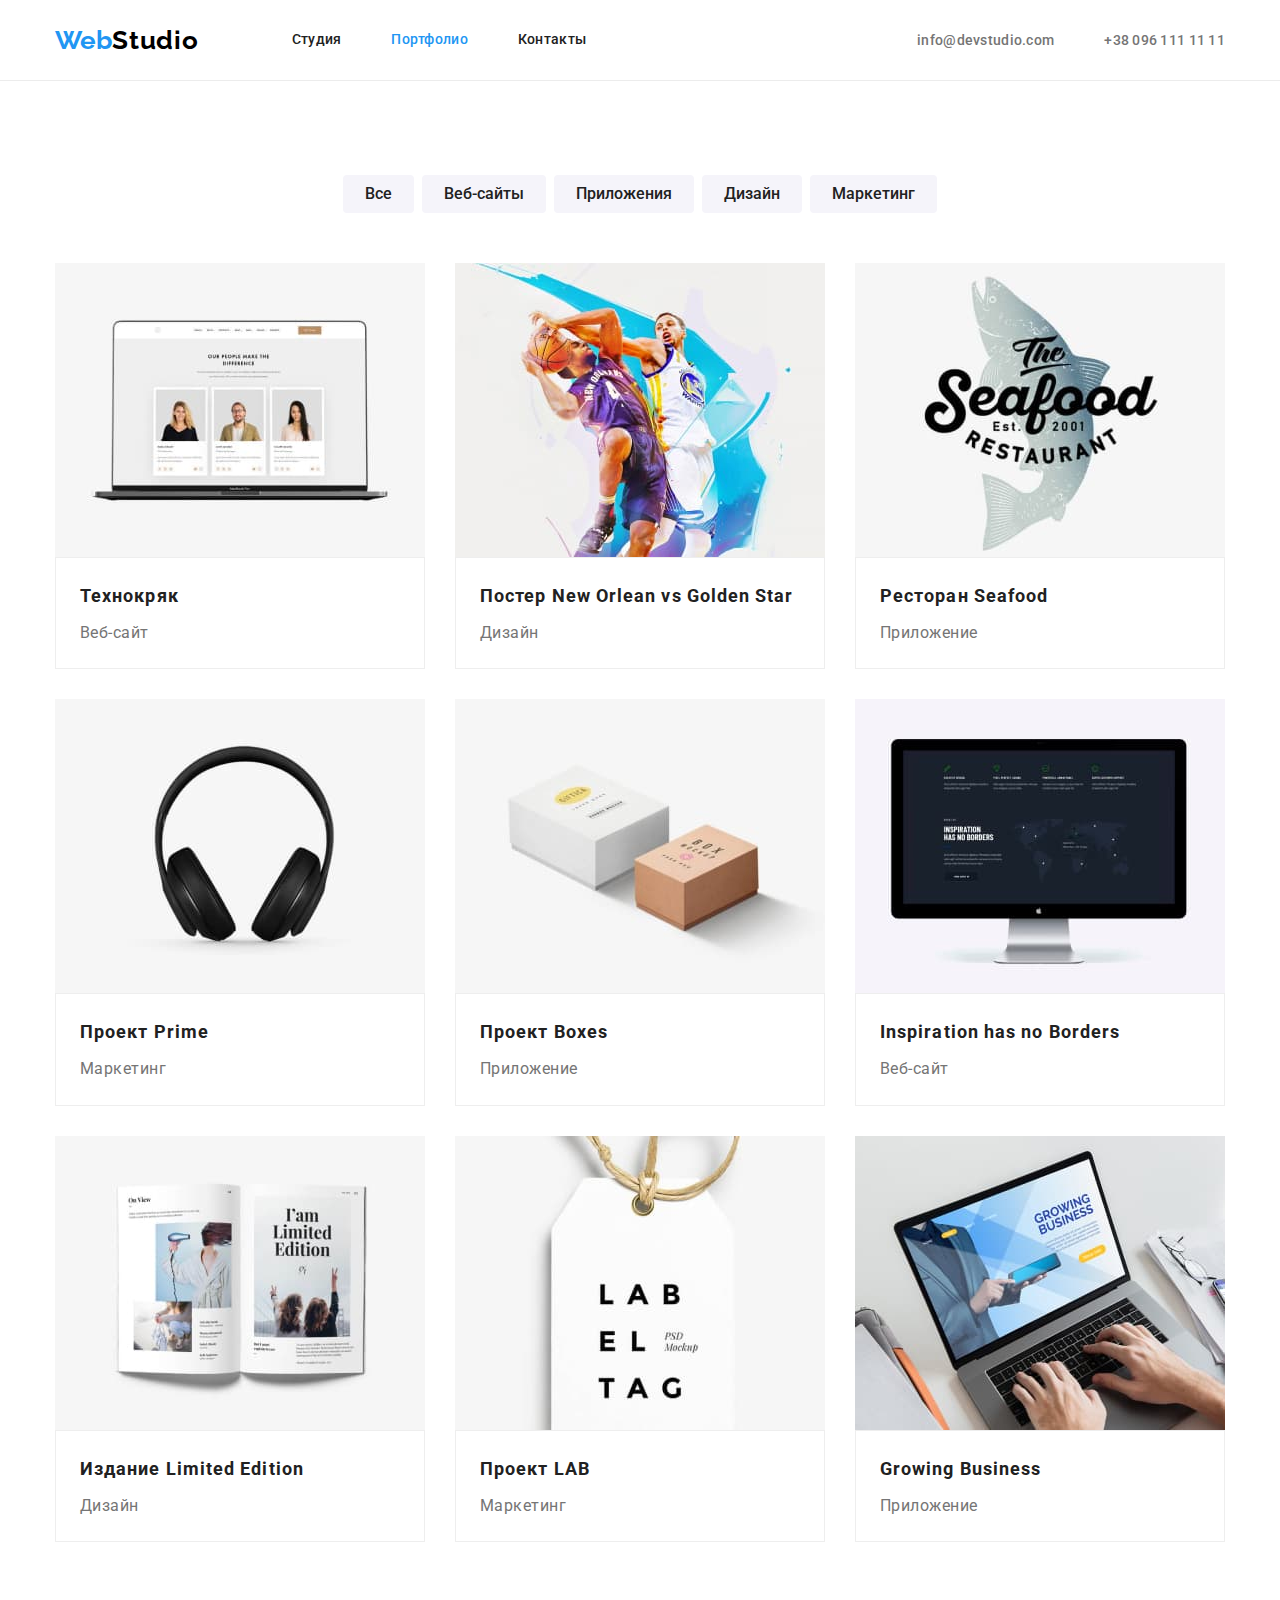
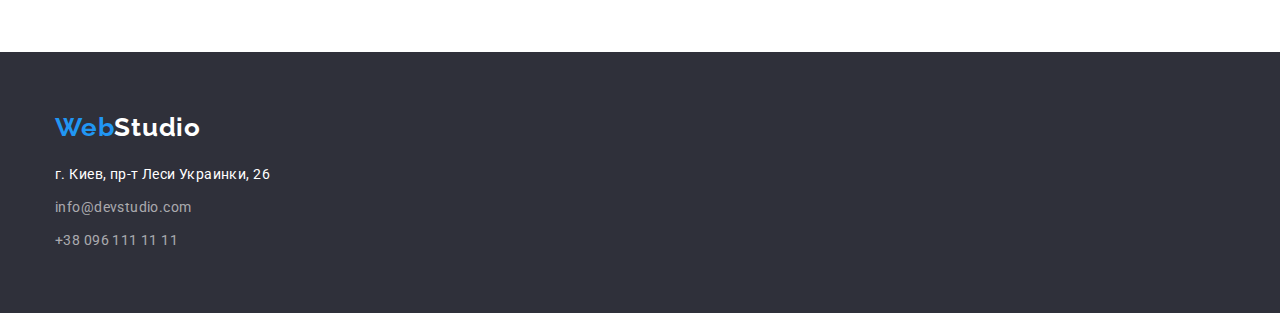
==== portfolio.html @ 1038d3d0 "homework4" ====
<!DOCTYPE html>
<html lang="ru">
<head>
    <meta charset="UTF-8">
    <meta http-equiv="X-UA-Compatible" content="IE=edge">
    <meta name="viewport" content="width=device-width, initial-scale=1.0">
    <link rel="preconnect" href="https://fonts.googleapis.com">
    <link rel="preconnect" href="https://fonts.gstatic.com" crossorigin>
    <link href="https://fonts.googleapis.com/css2?family=Raleway:wght@700&family=Roboto:wght@400;500;700;900&display=swap" rel="stylesheet">
    <link rel="stylesheet" href="https://cdnjs.cloudflare.com/ajax/libs/modern-normalize/1.1.0/modern-normalize.min.css">
    <link rel="stylesheet" href="./css/styles.css">
    <title>Document</title>
</head>
<body>
<header class="header">
    <div class="container main-nav">
        <a href="" class="header-logo link">Web<span class="header-logo-two link">Studio</span></a>
        <nav class="header-navigation">
            <ul class="header-list list">
                <li class="header-item"><a href="./index.html" class="header-link link">Студия</a></li>
                <li class="header-item"><a href="./portfolio.html" class="header-link link current">Портфолио</a></li>
                <li class="header-item"><a href="" class="header-link link">Контакты</a></li>
            </ul>
        </nav>
        <ul class="mailto-tel list">
            <li class="mailto-tel-item"><a href="mailto:info@devstudio.com"
                    class="header-mailto link">info@devstudio.com</a><br></li>
            <li class="mailto-tel-item"><a href="tel:+380961111111" class="header-tel link">+38 096 111 11 11</a></li>
    </div>
</header>

    <main>
<section class="section-portfolio section">
    <div class="container">
     <!-- скрытый заголовок-->
     <h1 class="visually-hidden">Навигация</h1>
      <ul class="section-portfolio-list-nav list">
          <li class="section-portfolio-item-nav list"><button type="button" class="section-portfolio-btn">Все</button></li>
          <li class="section-portfolio-item-nav list"><button type="button" class="section-portfolio-btn">Веб-сайты</button></li>
          <li class="section-portfolio-item-nav list"><button type="button" class="section-portfolio-btn">Приложения</button></li>
          <li class="section-portfolio-item-nav list"><button type="button" class="section-portfolio-btn">Дизайн</button></li>
          <li class="section-portfolio-item-nav list"><button type="button" class="section-portfolio-btn">Маркетинг</button></li>
      </ul>
</div>
<div class="container">
        <!-- скрытый заголовок-->
   <h2 class="visually-hidden">Наши проекты</h2>
    <ul class="section-portfolio-list">
        <li class="section-portfolio-item list">
            <a href="" class="section-portfolio-img link">
                <img src="./images/img3.jpg" alt="Веб-сайт" width="370" height="294"/>
                <div class="cards">
                <h3 class="section-portfolio-subtitle">Технокряк</h3>
                <p class="section-portfolio-text">Веб-сайт</p>
                </div>
            </a>
        </li>
        <li class="section-portfolio-item list">
            <a href="" class="section-portfolio-img link">
            <img src="./images/img4.jpg" alt="Дизайн" width="370" height="294"/>
                <div class="cards">
            <h3 class="section-portfolio-subtitle">Постер New Orlean vs Golden Star</h3>
                <p class="section-portfolio-text">Дизайн</p>
                </div>
            </a>
        </li>
        <li class="section-portfolio-item list">
            <a href="" class="section-portfolio-img link">
            <img src="./images/img5.jpg" alt="Приложение" width="370" height="294"/>
            <div class="cards">
            <h3 class="section-portfolio-subtitle">Ресторан Seafood</h3>
                <p class="section-portfolio-text">Приложение</p>
            </div>
            </a>
        </li>
        <li class="section-portfolio-item list">
            <a href="" class="section-portfolio-img link">
            <img src="./images/img6.jpg" alt="Маркетинг" width="370" height="294"/>
                <div class="cards">
            <h3 class="section-portfolio-subtitle">Проект Prime</h3>
                <p class="section-portfolio-text">Маркетинг</p>
                </div>
            </a>
        </li>
        <li class="section-portfolio-item list">
            <a href="" class="section-portfolio-img link">
            <img src="./images/img7.jpg" alt="Приложение" width="370" height="294"/>
            <div class="cards">
            <h3 class="section-portfolio-subtitle">Проект Boxes</h3>
                <p class="section-portfolio-text">Приложение</p>
            </div>
            </a>
        </li>
        <li class="section-portfolio-item list">
            <a href="" class="section-portfolio-img link">
                <img src="./images/img8.jpg" alt="Веб-сайт" width="370" height="294"/>
                <div class="cards">
                <h3 class="section-portfolio-subtitle">Inspiration has no Borders</h3>
                <p class="section-portfolio-text">Веб-сайт</p>
            </div>
            </a>
        </li>
        <li class="section-portfolio-item list">
            <a href="" class="section-portfolio-img link">
            <img src="./images/img9.jpg" alt="Дизайн" width="370" height="294"/>
            <div class="cards">
            <h3 class="section-portfolio-subtitle">Издание Limited Edition</h3>
                <p class="section-portfolio-text">Дизайн</p>
            </div>
            </a>
        </li>
        <li class="section-portfolio-item list">
            <a href="" class="section-portfolio-img link">
            <img src="./images/img10.jpg" alt="Маркетинг" width="370" height="294"/>
            <div class="cards">
            <h3 class="section-portfolio-subtitle">Проект LAB</h3>
                <p class="section-portfolio-text">Маркетинг</p>
            </div>
            </a>
        </li>
        <li class="section-portfolio-item list">
            <a href="" class="section-portfolio-img link">
            <img src="./images/img11.jpg" alt="Приложение" width="370" height="294"/>
            <div class="cards">
            <h3 class="section-portfolio-subtitle">Growing Business</h3>
                <p class="section-portfolio-text">Приложение</p>
            </div>
            </a>
        </li>
    </ul>
    </div>
</section>
</main>

<footer class="footer">
    <div class="container">
        <a href="" class="footer-logo link">Web<span class="footer-logo-two link">Studio</span></a>
        <address class="adress">
            <div class="adress-text">г. Киев, пр-т Леси Украинки, 26</div>
            <div class="footer-contacts"><a href="mailto:info@devstudio.com" class="adress-mailto link">info@devstudio.com</a> <br></div>
           <div> <a href="tel:+380961111111" class="adress-tel link">+38 096 111 11 11</a></div>
        </address>
    </div>
</footer>
    
</body>
</html>
---- css/styles.css ----
:root {
    --header-color: #757575;
    --title-color: #212121;
    --main-color: #FFFFFF;
}

html{
    box-sizing: border-box;
}

*, 
*::before, 
*::after{box-sizing: inherit;}

body {
    font-family: "Roboto", Tahoma, sans-serif;
    margin: 0;
}

h1,
h2,
h3,
h4,
h5,
h6,
p {
    margin-top: 0;
    margin-bottom: 0;
}

img
    {
    display: block;
    max-width: 100%;
}

.list {
    list-style: none;
    margin: 0;
    padding: 0;
}

.link {
    text-decoration: none;
}

.visually-hidden {
    position: absolute;
    white-space: nowrap;
    width: 1px;
    height: 1px;
    overflow: hidden;
    border: 0;
    padding: 0;
    clip: rect(0 0 0 0);
    clip-path: inset(50%);
    margin: -1px;
  }
  
  .container {
    margin-left: auto;
    margin-right: auto;
    padding-left: 15px;
    padding-right: 15px;
    width: 1200px;
}

.main-nav{
    display: flex;
    align-items: center;
}

  /*------------index.html-----------*/

.header {
    border-bottom: 1px solid #ececec;
  }

  .header-list{
    display: flex;
  }

   .header-link{
    display: block;
    padding-top: 32px;
    padding-bottom: 32px;
    
    font-weight: 500;
    font-size: 14px;
    line-height: 1.14;
    letter-spacing: 0.02em;
    color: #212121;
   }



   .header-list .header-item:not(:last-child){
    margin-right: 50px;
   }

   .nav{
       display: block;
   }

.header-navigation{
    margin-left: 93px;
}

.header-logo {
    /*margin-right: 93px;
    margin-left: 215px;*/
    font-family: 'Raleway', Tahoma, sans-serif;
    font-style: normal;
    font-weight: 700;
    font-size: 26px;
    line-height: 1.19;
    color: #2196F3;
}

.header-logo-two {
    font-family: 'Raleway', Tahoma, sans-serif;
    font-style: normal;
    font-weight: 700;
    font-size: 26px;
    line-height: 1.19;
    letter-spacing: 0.03em;
    color: #000000;
}


.header-link:hover,
.header-link:focus {
    color: #2196F3;
}

.current {
    color: #2196F3 ;
}

.header-mailto, .header-tel {
    font-weight: 500;
    font-size: 14px;
    line-height: 1.14;
    letter-spacing: 0.02em;
    color: var(--header-color);
}

.mailto-tel{
    display: flex;
    margin-left: auto;
}

.mailto-tel .mailto-tel-item:not(:last-child){
    margin-right: 50px;
   }


.header-mailto:hover,
.header-mailto:focus,
.header-tel:hover,
.header-tel:focus {
    color: #2196F3;
}

.hero-title {
    margin-bottom: 30px;

    font-weight: 900;
    font-size: 44px;
    line-height: 1.36;
    letter-spacing: 0.06em;
    text-transform: uppercase;
    color: var(--main-color)
    }

.hero {
    padding-top: 200px;
    padding-bottom: 200px;
    background-color: #2F303A;
    text-align: center;
    background-image: linear-gradient(
     rgba(47, 48, 58, 0.4),
     rgba(47, 48, 58, 0.4)
     ),
      url(../images/img12.jpg);
background-repeat: no-repeat;
background-size: cover;
max-width: 1280px;
margin: 0 auto;
}

    .hero-btn {
    border-radius: 4px;
    border: 0;
    padding: 10px 32px;

    font-weight: 700;
    font-size: 16px;
    line-height: 1.88;
    letter-spacing: 0.06em;
    color: #FFFFFF;
    background-color: #2196F3;
    cursor: pointer;
}

.hero-btn:hover, 
.hero-btn:focus{
    color:#FFFFFF;
    background-color: #0f76ca;
}

.section {
    padding-top: 94px;
    padding-bottom: 94px;
}

.section-one-list{
    display: flex;
    flex-wrap: nowrap;
}

.section-one, .work {
    background-color: #FFFFFF;
}

.section-one-item {
    width: 270px;
    margin-right: 30px;
    margin-bottom: 30px;
}

.section-one-item:nth-child(4n) {
    margin-right: 0;
}

.section-one-item:nth-last-child(-n + 4) {
    margin-bottom: 0;
}

.section-one-subtitle {
    margin-top: 0;
    margin-bottom: 10px;
    font-size: 14px;
    line-height: 1.14;
    letter-spacing: 0.03em;
    text-transform: uppercase;
    color: #212121;
}

.section-one-text {
    font-weight: 400;
    font-size: 14px;
    line-height: 1.71;
    letter-spacing: 0.03em;
    color: var(--header-color);
}

.work{
    padding-top: 0;
}
.work-list{
    display: flex;
    align-items: center;
    padding: 0;
}

.work-item {
    width: 370px;
    margin-right: 30px;
    margin-bottom: 30px;
}

.work-item:nth-child(3n) {
    margin-right: 0;
}

.work-item:nth-last-child(-n + 3) {
    margin-bottom: 0;
}

.work-top-text {
    margin-top: 0;
    margin-bottom: 50px;
   padding: 0;
   font-size: 36px;
   line-height: 1.12;
   text-align: center;
   letter-spacing: 0.03em;
   color: var(--title-color);
}

.team-top-text {
    margin-bottom: 50px;

    font-size: 36px;
    line-height: 1.12;
    text-align: center;
    letter-spacing: 0.03em;
    color: var(--title-color);
 }


.team {
   background: #F5F4FA;
}

.team-card {
    padding-top: 30px;
    padding-bottom: 30px;
    box-shadow: 0px 1px 3px rgba(0, 0, 0, 0.12),
        0px 1px 1px rgba(0, 0, 0, 0.14),
        0px 2px 1px rgba(0, 0, 0, 0.2);
    border-radius: 0px 0px 4px 4px;

    background: #FFFFFF;
}

.team-subtitle {
    font-weight: 500;
    font-size: 16px;
    line-height: 1.19;
    text-align: center;
    letter-spacing: 0.03em;
    color: #212121;
}

.team-text {
    font-size: 16px;
    line-height: 1.19;
    text-align: center;
    letter-spacing: 0.03em;
    color: var(--header-color);
    margin-bottom: 16px;
}

.team-list {
    display: flex;
    align-items: center;

    padding: 0;
    margin: 0;
}

.team-item {
    padding-bottom: 30px;
    margin: 0;
}

.team-subtitle {
    margin: 10px;
}

.team-item {
    width: 270px;
    margin-right: 30px;
    margin-bottom: 30px;
}

.team-item:nth-child(4n) {
    margin-right: 0;
}

.team-item:nth-last-child(-n + 4) {
    margin-bottom: 0;
}

.team-soc-link {
    width: 44px;
    height: 44px;
    background-color: green;
    border-radius: 50%;
    display: flex;
    justify-content: center;
    align-items: center;
    fill: red;
}

.team-soc-item{
    fill: currentColor;
}

.team-soc-link:hover, 
.team-soc-link:focus{
    background-color: #2196F3;
    fill: #FFFFFF;
}

.team-soc-list {
    display: flex;
    justify-content: center;
    margin-bottom: 16px;
}

.team-soc-item + .team-soc-item{
    margin-left: 10px;
}

.team-soc-icon {
    fill: #AFB1B8;
}

.footer {
    padding-top: 60px;
    padding-bottom: 60px;
    
    background-color: #2F303A;
}

.footer-logo {
    font-family: 'Raleway', Tahoma, sans-serif;
    font-style: normal;
    font-weight: 700;
    font-size: 26px;
    line-height: 1.19;
    letter-spacing: 0.03em;
    color: #2196F3;
}

.footer-logo-two {
    font-family: 'Raleway', Tahoma, sans-serif;
    font-style: normal;
    font-weight: 700;
    font-size: 26px;
    line-height: 1.19;
    letter-spacing: 0.03em;
    color: #FFFFFF;
}

.adress-text {
    padding-top: 20px;
    margin-bottom: 9px;
    font-style: normal;
    font-size: 14px;
    line-height: 1.71;
    letter-spacing: 0.03em;
    color: #FFFFFF;
}

.footer-contacts {
    margin-bottom: 9px;
}

.adress-mailto {
    font-style: normal;
    font-size: 14px;
    line-height: 1.71;
    letter-spacing: 0.03em;
    color: rgba(255, 255, 255, 0.6);
}

.adress-mailto:hover, 
.adress-mailto:focus,
.adress-tel:hover, 
.adress-tel:focus{
    color: #2196F3;
}

.adress-tel {
    font-style: normal;
    font-size: 14px;
    line-height: 1.71;
    letter-spacing: 0.03em;
    color: rgba(255, 255, 255, 0.6);
}


/*------------portfolio.html-----------*/

.section-portfolio{
    background-color: #FFFFFF;
}
.section-portfolio-list, .section-portfolio-list-nav {
    display: flex;
    flex-wrap: wrap;
    padding: 0;
    }

.section-portfolio-item {
    width:hi;
    margin-right: 30px;
    margin-bottom: 30px;
}

.section-portfolio-item:nth-child(3n) {
    margin-right: 0;
}

.section-portfolio-item:nth-last-child(-n + 3) {
    margin-bottom: 0;
} 


/*.section-portfolio-list{
    display: flex;
    flex-wrap: wrap;
    margin-left: -30px;
    margin-bottom: -30px;
}

.section-portfolio-item{
    width: calc(100% / 3 - 30px);
    margin-left: 30px;
    margin-bottom: 30px;
}
*/

.section-portfolio-btn:hover,
.section-portfolio-btn:focus {
    color: #FFFFFF;
    background-color: #2196F3;
}

.section-portfolio-subtitle {
    margin-bottom: 4px;
    font-size: 18px;
    line-height: 2;
    letter-spacing: 0.06em;
    color: #212121;
}

.section-portfolio-text {
    font-size: 16px;
    line-height: 1.9;
    letter-spacing: 0.03em;
    color: var(--header-color)
}

.section-portfolio-btn{
    border-radius: 4px;
    display: inline-block;
    padding: 6px 22px;

    border: none;
    font-weight: 500;
    font-size: 16px;
    line-height: 1.63;
    text-align: center;
  
    color: #212121;
    background-color:  #F5F4FA;
    cursor: pointer;
}

.section-portfolio-list-nav{
    display: flex;
    justify-content: center;
    margin-bottom: 50px;
}

.section-portfolio-list-nav .section-portfolio-item-nav:not(:last-child) {
    margin-right: 8px;
}

.cards{
    padding: 20px 24px;
    border: 1px solid #EEEEEE;
}
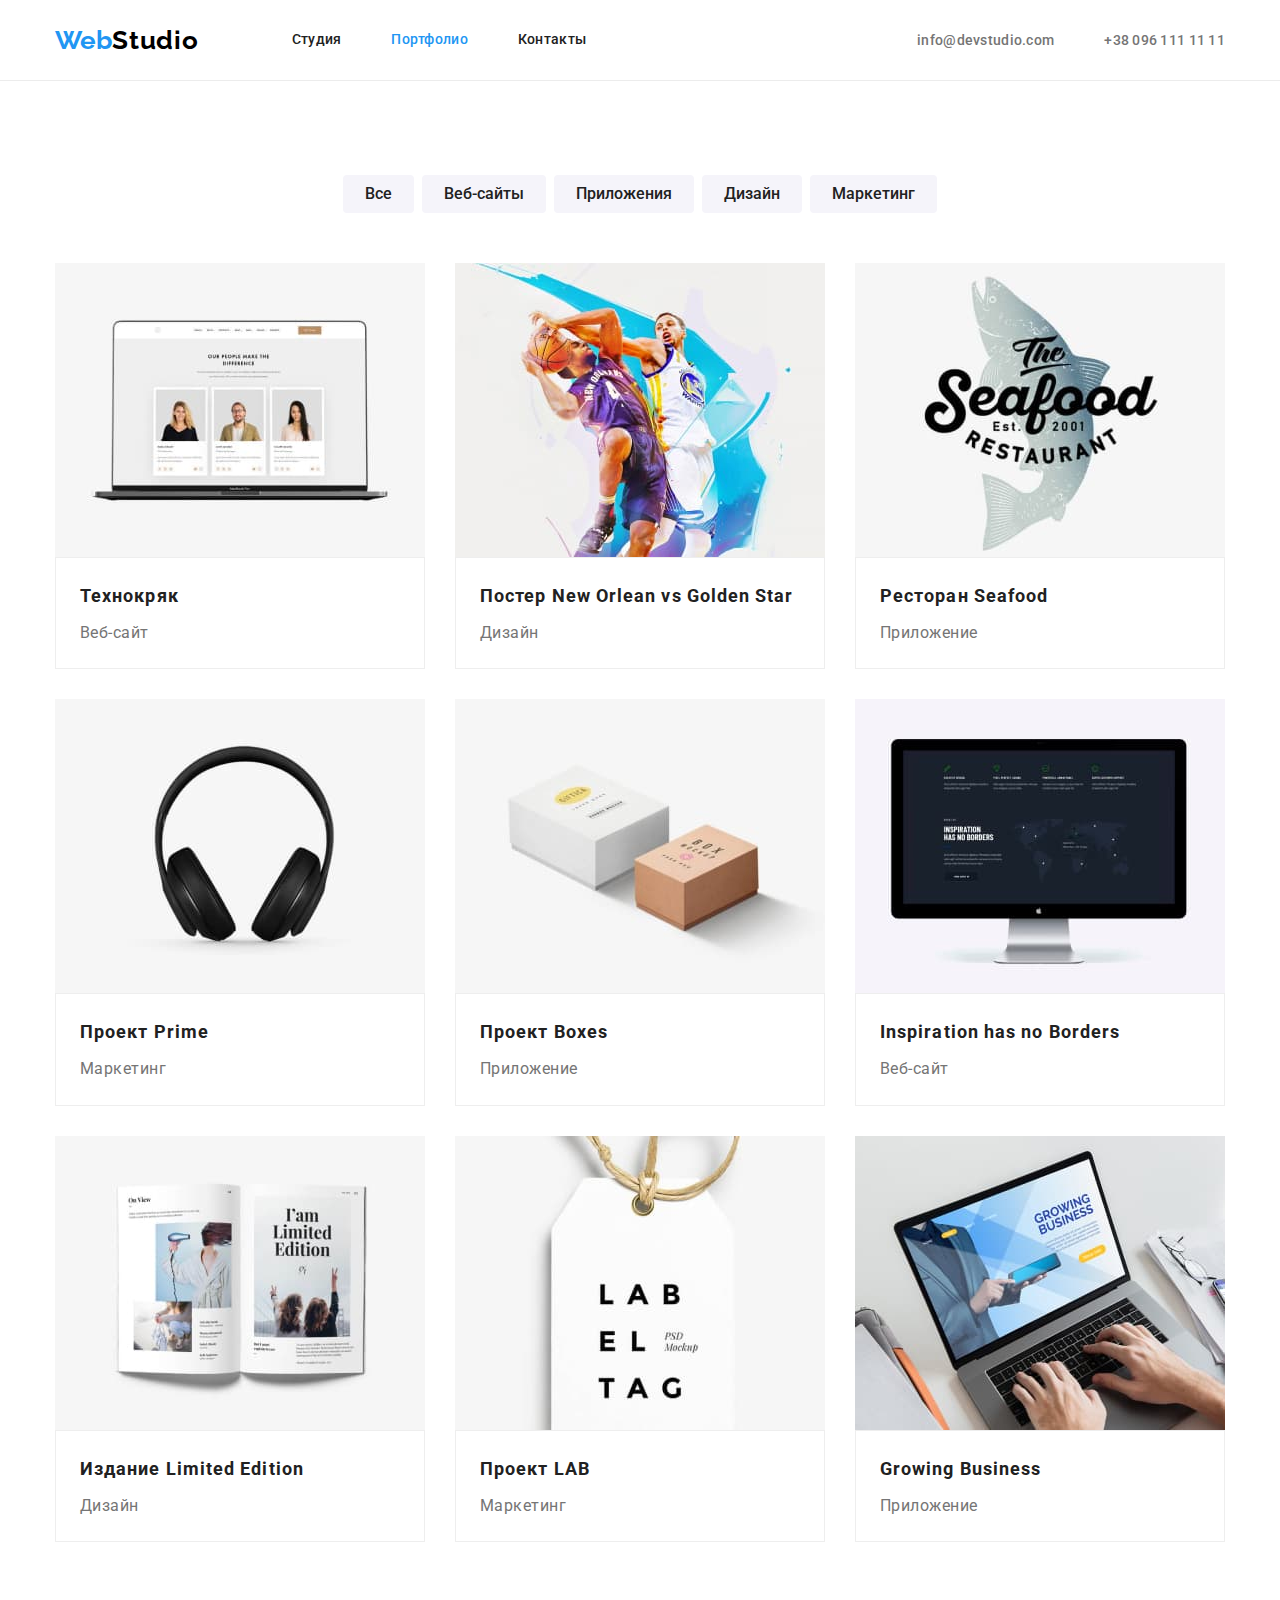
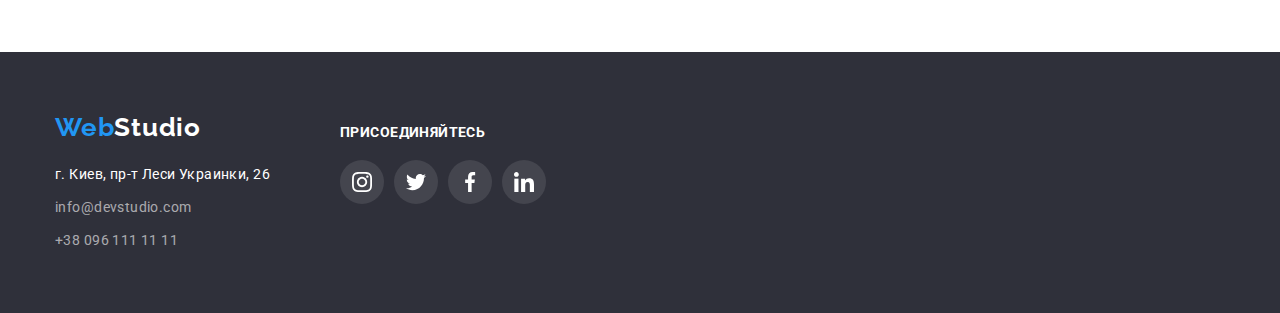
==== commit 09fe6b8a: "изменения5" ====
--- a/portfolio.html
+++ b/portfolio.html
@@ -134,12 +134,48 @@
 
 <footer class="footer">
     <div class="container">
-        <a href="" class="footer-logo link">Web<span class="footer-logo-two link">Studio</span></a>
-        <address class="adress">
-            <div class="adress-text">г. Киев, пр-т Леси Украинки, 26</div>
-            <div class="footer-contacts"><a href="mailto:info@devstudio.com" class="adress-mailto link">info@devstudio.com</a> <br></div>
-           <div> <a href="tel:+380961111111" class="adress-tel link">+38 096 111 11 11</a></div>
-        </address>
+        <div class="footer-main">
+            <a href="" class="footer-logo link">Web<span class="footer-logo-two link">Studio</span></a>
+            <address class="adress">
+                <div class="adress-text">г. Киев, пр-т Леси Украинки, 26</div>
+                <div class="footer-contacts"><a href="mailto:info@devstudio.com"
+                        class="adress-mailto link">info@devstudio.com</a> <br></div>
+                <div> <a href="tel:+380961111111" class="adress-tel link">+38 096 111 11 11</a></div>
+            </address>
+        </div>
+        <div class="footer-soc-content">
+            <h3 class="footer-title">присоединяйтесь</h3>
+            <ul class="footer-soc-list list">
+                <li class="footer-soc-item">
+                    <a href="" class="footer-soc-link">
+                        <svg class="footer-soc-icon" width="20" height="20">
+                            <use href="./images/symbol-defs.svg#icon-instagram-2"></use>
+                        </svg>
+                    </a>
+                </li>
+                <li class="footer-soc-item">
+                    <a href="" class="footer-soc-link">
+                        <svg class="footer-soc-icon" width="20" height="20">
+                            <use href="./images/symbol-defs.svg#icon-twitter-1"></use>
+                        </svg>
+                    </a>
+                </li>
+                <li class="footer-soc-item">
+                    <a href="" class="footer-soc-link">
+                        <svg class="footer-soc-icon" width="20" height="20">
+                            <use href="./images/symbol-defs.svg#icon-facebook-1"></use>
+                        </svg>
+                    </a>
+                </li>
+                <li class="footer-soc-item">
+                    <a href="" class="footer-soc-link">
+                        <svg class="footer-soc-icon" width="20" height="20">
+                            <use href="./images/symbol-defs.svg#icon-linkedin-1"></use>
+                        </svg>
+                    </a>
+                </li>
+            </ul>
+        </div>
     </div>
 </footer>
     
--- a/css/styles.css
+++ b/css/styles.css
@@ -55,9 +55,9 @@
     clip: rect(0 0 0 0);
     clip-path: inset(50%);
     margin: -1px;
-  }
-  
-  .container {
+}
+
+.container {
     margin-left: auto;
     margin-right: auto;
     padding-left: 15px;
@@ -70,17 +70,17 @@
     align-items: center;
 }
 
-  /*------------index.html-----------*/
+/*------------index.html-----------*/
 
 .header {
     border-bottom: 1px solid #ececec;
-  }
-
-  .header-list{
-    display: flex;
-  }
-
-   .header-link{
+}
+
+.header-list{
+    display: flex;
+}
+
+.header-link{
     display: block;
     padding-top: 32px;
     padding-bottom: 32px;
@@ -90,17 +90,17 @@
     line-height: 1.14;
     letter-spacing: 0.02em;
     color: #212121;
-   }
-
-
-
-   .header-list .header-item:not(:last-child){
+}
+
+
+
+.header-list .header-item:not(:last-child){
     margin-right: 50px;
-   }
-
-   .nav{
-       display: block;
-   }
+}
+
+.nav{
+    display: block;
+}
 
 .header-navigation{
     margin-left: 93px;
@@ -152,7 +152,7 @@
 
 .mailto-tel .mailto-tel-item:not(:last-child){
     margin-right: 50px;
-   }
+}
 
 
 .header-mailto:hover,
@@ -179,13 +179,13 @@
     background-color: #2F303A;
     text-align: center;
     background-image: linear-gradient(
-     rgba(47, 48, 58, 0.4),
-     rgba(47, 48, 58, 0.4)
-     ),
-      url(../images/img12.jpg);
+    rgba(47, 48, 58, 0.4),
+    rgba(47, 48, 58, 0.4)
+    ),
+    url(../images/img12.jpg);
 background-repeat: no-repeat;
 background-size: cover;
-max-width: 1280px;
+max-width: 1600px;
 margin: 0 auto;
 }
 
@@ -281,12 +281,12 @@
 .work-top-text {
     margin-top: 0;
     margin-bottom: 50px;
-   padding: 0;
-   font-size: 36px;
-   line-height: 1.12;
-   text-align: center;
-   letter-spacing: 0.03em;
-   color: var(--title-color);
+padding: 0;
+font-size: 36px;
+line-height: 1.12;
+text-align: center;
+letter-spacing: 0.03em;
+color: var(--title-color);
 }
 
 .team-top-text {
@@ -297,11 +297,11 @@
     text-align: center;
     letter-spacing: 0.03em;
     color: var(--title-color);
- }
+}
 
 
 .team {
-   background: #F5F4FA;
+background: #F5F4FA;
 }
 
 .team-card {
@@ -364,25 +364,29 @@
     margin-bottom: 0;
 }
 
+.team-soc-item+.team-soc-item {
+    margin-left: 10px;
+}
+
 .team-soc-link {
     width: 44px;
     height: 44px;
-    background-color: green;
+    background-color: #FFFFFF;
     border-radius: 50%;
     display: flex;
     justify-content: center;
     align-items: center;
-    fill: red;
-}
-
-.team-soc-item{
+    color: #AFB1B8;
+}
+
+.team-soc-icon {
     fill: currentColor;
 }
 
-.team-soc-link:hover, 
+.team-soc-link:hover,
 .team-soc-link:focus{
     background-color: #2196F3;
-    fill: #FFFFFF;
+    color: #FFFFFF;
 }
 
 .team-soc-list {
@@ -391,19 +395,20 @@
     margin-bottom: 16px;
 }
 
-.team-soc-item + .team-soc-item{
-    margin-left: 10px;
-}
-
-.team-soc-icon {
-    fill: #AFB1B8;
-}
 
 .footer {
     padding-top: 60px;
     padding-bottom: 60px;
-    
+    display: flex;
     background-color: #2F303A;
+}
+
+.footer .container {
+    display: inline-flex;
+}
+
+​.footer-soc-content {
+    margin-left: 70px;
 }
 
 .footer-logo {
@@ -463,6 +468,51 @@
     color: rgba(255, 255, 255, 0.6);
 }
 
+.footer-soc-content{
+    margin-left: 70px;
+    margin-top: 12px;
+}
+
+.footer-title{
+    font-weight: 700;
+    font-size: 14px;
+    line-height: 1,14;
+    letter-spacing: 0.03em;
+    text-transform: uppercase;
+    margin-bottom: 20px;
+    color: #FFFFFF;
+}
+
+
+.footer-soc-item+.footer-soc-item {
+    margin-left: 10px;
+}
+
+.footer-soc-link {
+    width: 44px;
+    height: 44px;
+    background-color: rgba(255, 255, 255, 0.1);
+    border-radius: 50%;
+    display: flex;
+    justify-content: center;
+    align-items: center;
+    color: #FFFFFF;
+}
+
+.footer-soc-icon {
+    fill: currentColor;
+}
+
+.footer-soc-link:hover,
+.footer-soc-link:focus {
+    background-color: #2196F3;
+    color: #FFFFFF;
+}
+
+.footer-soc-list {
+    display: flex;
+}
+
 
 /*------------portfolio.html-----------*/
 
@@ -535,7 +585,6 @@
     font-size: 16px;
     line-height: 1.63;
     text-align: center;
-  
     color: #212121;
     background-color:  #F5F4FA;
     cursor: pointer;
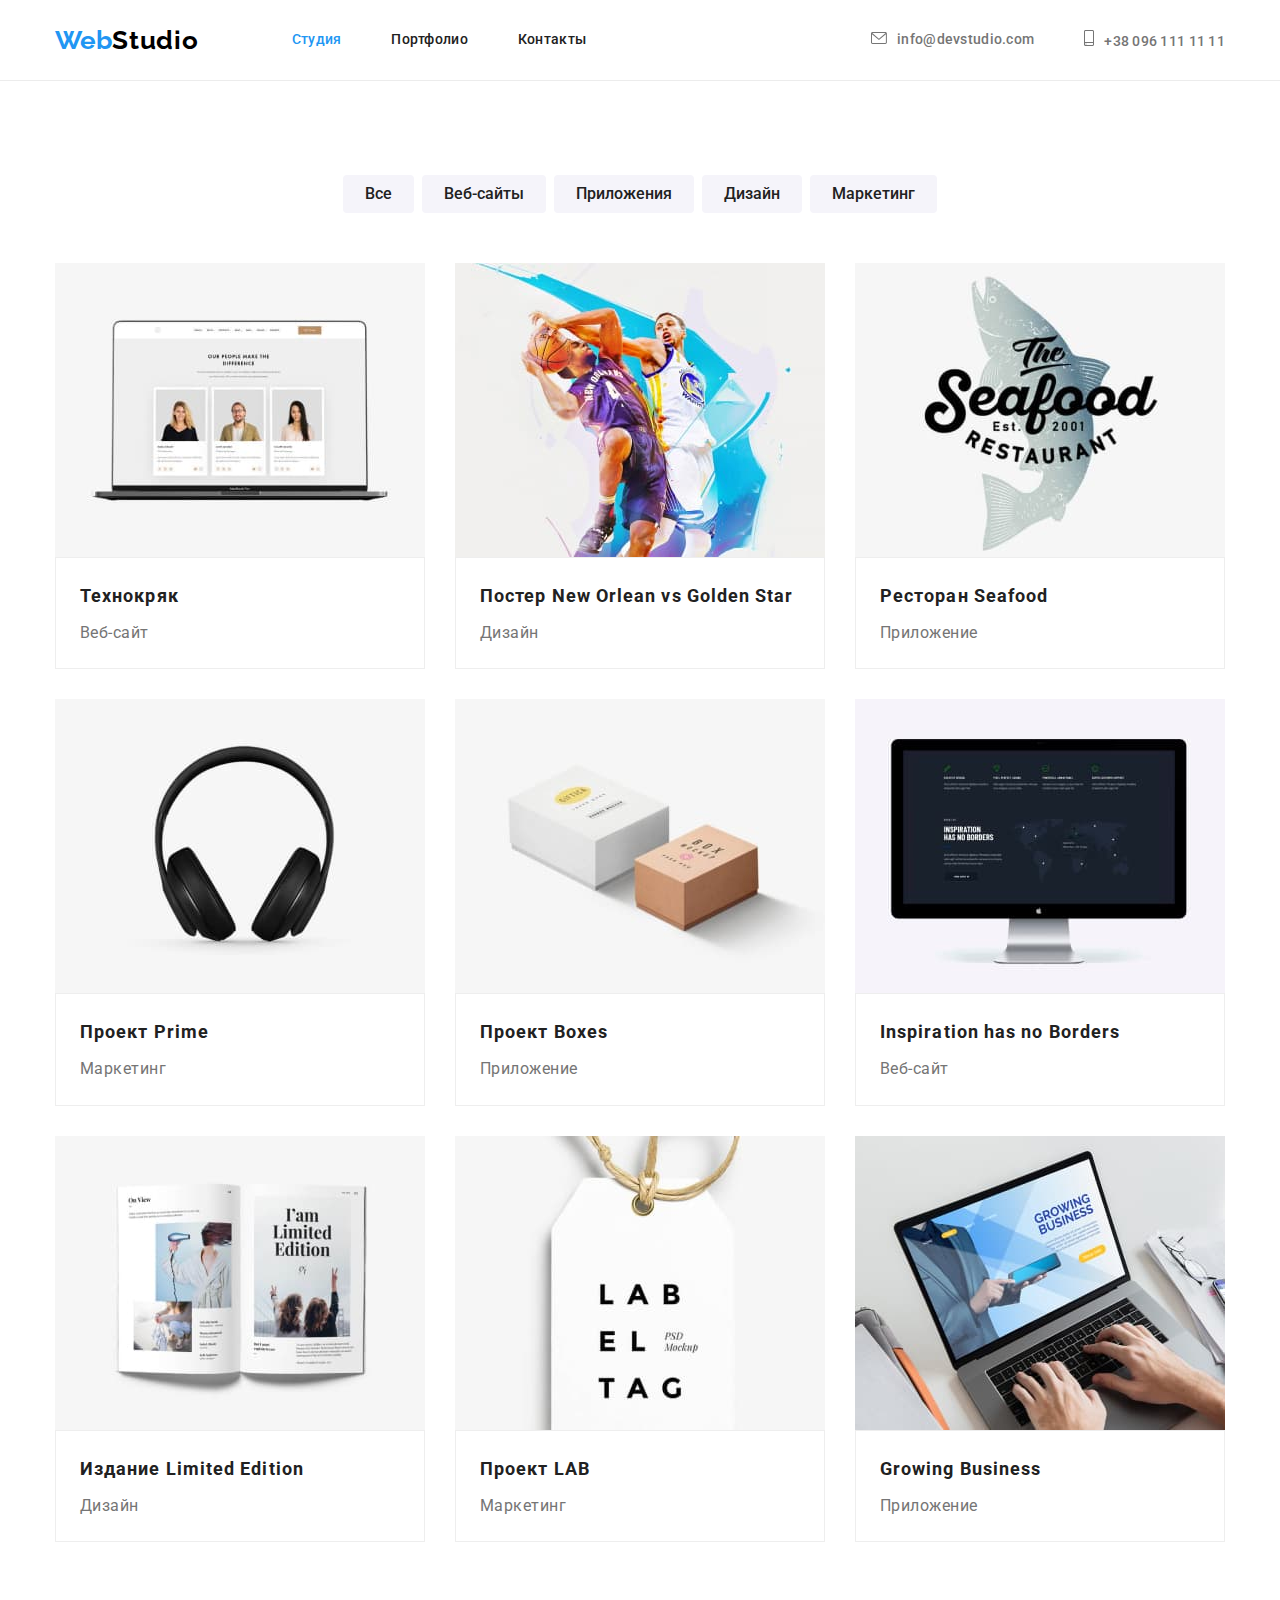
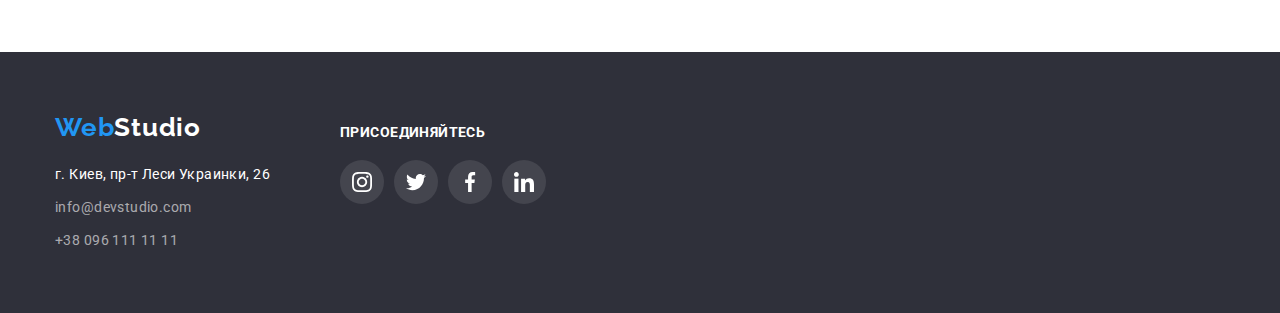
==== commit 70c40662: "изменения6" ====
--- a/portfolio.html
+++ b/portfolio.html
@@ -17,15 +17,22 @@
         <a href="" class="header-logo link">Web<span class="header-logo-two link">Studio</span></a>
         <nav class="header-navigation">
             <ul class="header-list list">
-                <li class="header-item"><a href="./index.html" class="header-link link">Студия</a></li>
-                <li class="header-item"><a href="./portfolio.html" class="header-link link current">Портфолио</a></li>
+                <li class="header-item"><a href="./index.html" class="header-link link current">Студия</a></li>
+                <li class="header-item"><a href="./portfolio.html" class="header-link link">Портфолио</a></li>
                 <li class="header-item"><a href="" class="header-link link">Контакты</a></li>
             </ul>
         </nav>
         <ul class="mailto-tel list">
-            <li class="mailto-tel-item"><a href="mailto:info@devstudio.com"
-                    class="header-mailto link">info@devstudio.com</a><br></li>
-            <li class="mailto-tel-item"><a href="tel:+380961111111" class="header-tel link">+38 096 111 11 11</a></li>
+            <li class="mailto-tel-item"><a href="mailto:info@devstudio.com" class="header-mailto link">
+                    <svg class="mailto-tel-soc-icon" width="16" height="12">
+                        <use href="./images/symbol.svg#icon-envelope-hover-1"></use>
+                    </svg>info@devstudio.com</a>
+            </li>
+            <li class="mailto-tel-item"><a href="tel:+380961111111" class="header-tel link">
+                    <svg class="mailto-tel-soc-icon" width="10" height="16">
+                        <use href="./images/symbol.svg#icon-smartphone-1"></use>
+                    </svg>+38 096 111 11 11</a>
+            </li>
     </div>
 </header>
 
--- a/css/styles.css
+++ b/css/styles.css
@@ -161,6 +161,12 @@
 .header-tel:focus {
     color: #2196F3;
 }
+
+.mailto-tel-soc-icon{
+    margin-right: 10px;
+    fill: currentColor;
+}
+
 
 .hero-title {
     margin-bottom: 30px;
@@ -229,6 +235,33 @@
     margin-bottom: 30px;
 }
 
+.section-one-item::before{
+    display: block;
+    content: '';
+    height: 120px;
+    background: #F5F4FA;
+    background-size: contain;
+    background-repeat: no-repeat;
+    background-position: center;
+    margin-bottom: 30px;
+}
+
+.icon-antenna::before{
+    background-image: url('../images/antenna.svg');
+}
+
+.icon-clock::before {
+    background-image: url('../images/clock.svg');
+}
+
+.icon-diagram::before {
+    background-image: url('../images/diagram.svg');
+}
+
+.icon-astronaut::before {
+    background-image: url('../images/astronaut.svg');
+}
+
 .section-one-item:nth-child(4n) {
     margin-right: 0;
 }
@@ -395,6 +428,43 @@
     margin-bottom: 16px;
 }
 
+.clients-text{
+    font-weight: 700;
+    font-size: 36px;
+    line-height: 42px;
+    text-align: center;
+    letter-spacing: 0.03em;
+    
+    color: #212121;
+    margin-bottom: 50px;
+}
+
+.clients-soc-link{
+    border: 1px solid #AFB1B8;
+    box-sizing: border-box;
+    border-radius: 4px;
+    display: block;
+    color: #AFB1B8;
+}
+
+.clients-soc-icon {
+    fill: currentColor;
+}
+
+.clients-soc-link:hover,
+.clients-link:focus {
+    background-color: #FFFFFF;
+    color: #2196F3;
+}
+
+.clients-soc-list{
+    display: flex;
+    justify-content: center;
+}
+
+.clients-soc-item + .clients-soc-item{
+    margin-left: 30px;
+}
 
 .footer {
     padding-top: 60px;
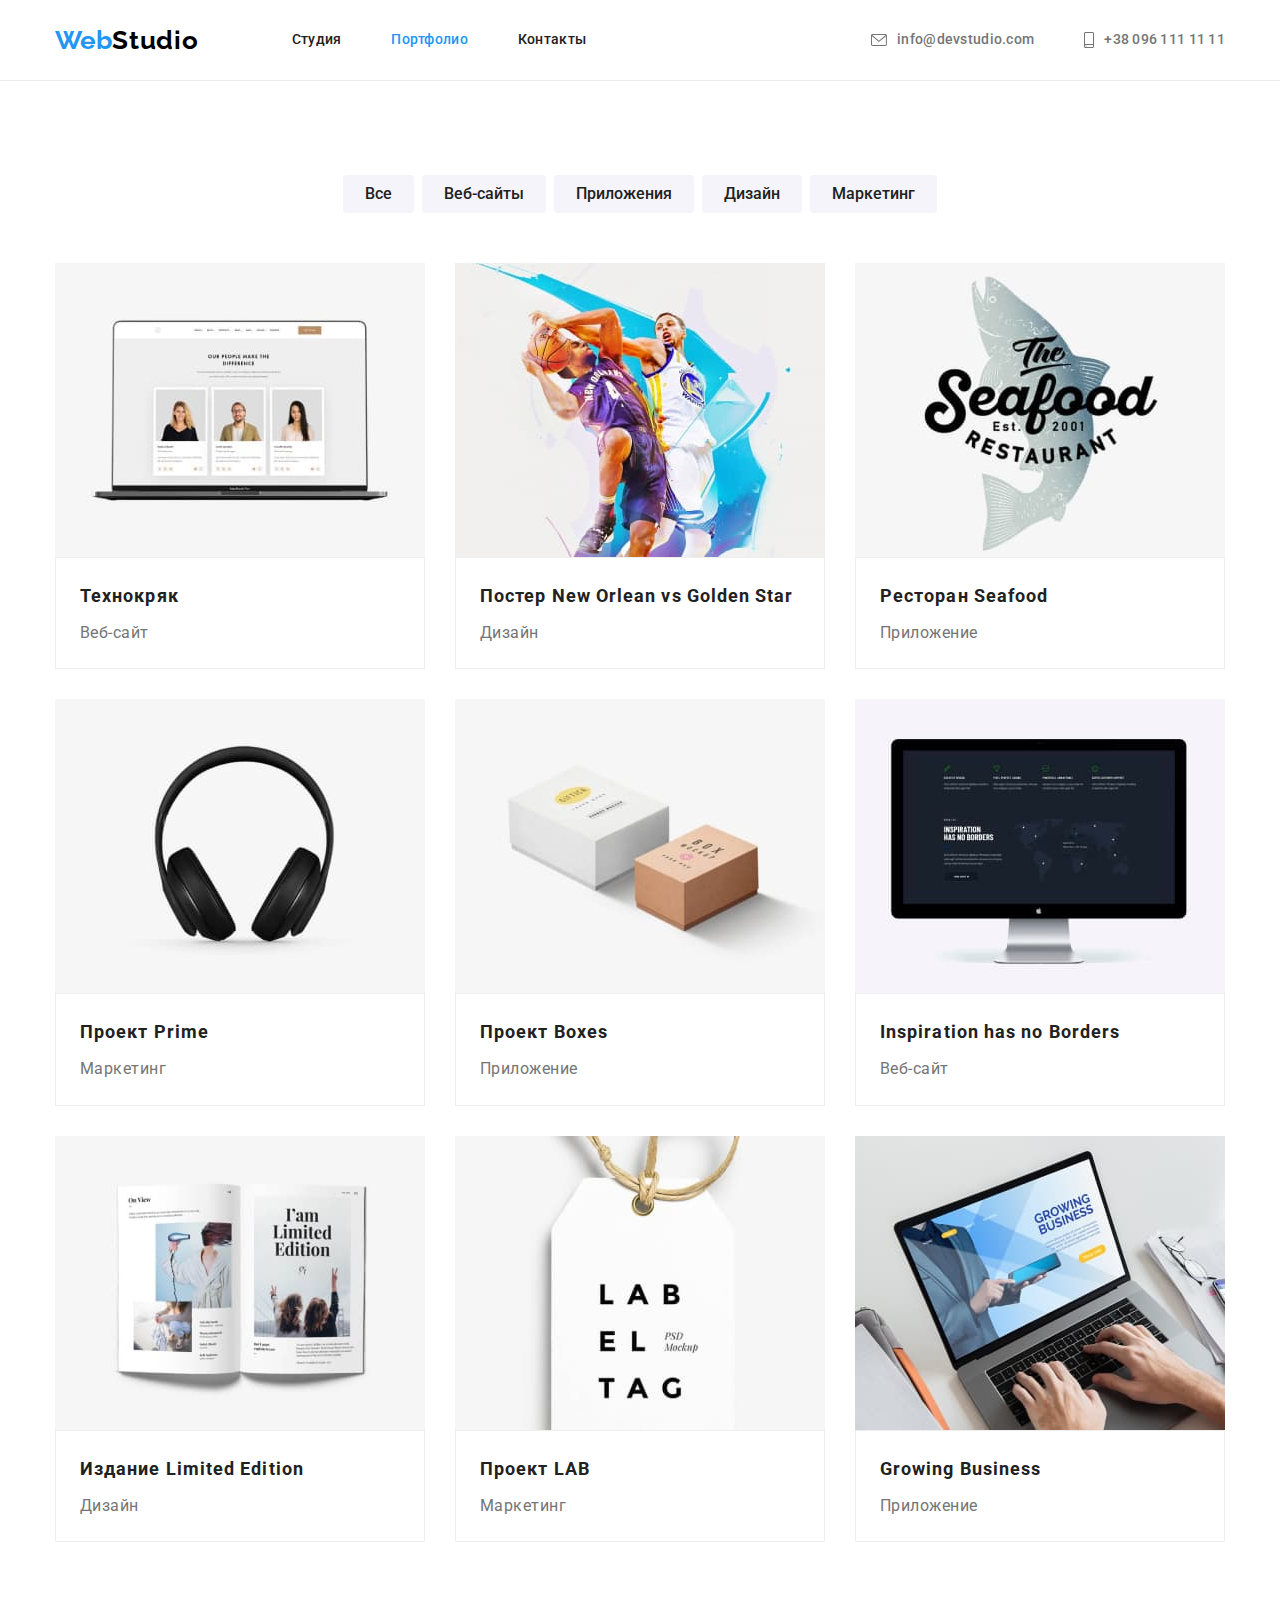
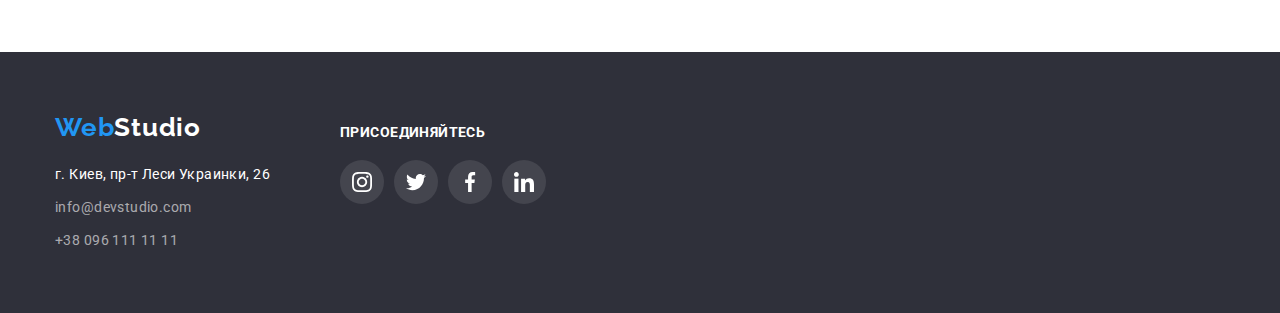
==== commit bf97e8bb: "изменения9" ====
--- a/portfolio.html
+++ b/portfolio.html
@@ -17,20 +17,20 @@
         <a href="" class="header-logo link">Web<span class="header-logo-two link">Studio</span></a>
         <nav class="header-navigation">
             <ul class="header-list list">
-                <li class="header-item"><a href="./index.html" class="header-link link current">Студия</a></li>
-                <li class="header-item"><a href="./portfolio.html" class="header-link link">Портфолио</a></li>
+                <li class="header-item"><a href="./index.html" class="header-link link">Студия</a></li>
+                <li class="header-item"><a href="./portfolio.html" class="header-link link current">Портфолио</a></li>
                 <li class="header-item"><a href="" class="header-link link">Контакты</a></li>
             </ul>
         </nav>
         <ul class="mailto-tel list">
             <li class="mailto-tel-item"><a href="mailto:info@devstudio.com" class="header-mailto link">
                     <svg class="mailto-tel-soc-icon" width="16" height="12">
-                        <use href="./images/symbol.svg#icon-envelope-hover-1"></use>
+                        <use href="./images/symbol-new.svg#icon-envelope-hover-1"></use>
                     </svg>info@devstudio.com</a>
             </li>
             <li class="mailto-tel-item"><a href="tel:+380961111111" class="header-tel link">
                     <svg class="mailto-tel-soc-icon" width="10" height="16">
-                        <use href="./images/symbol.svg#icon-smartphone-1"></use>
+                        <use href="./images/symbol-new.svg#icon-smartphone-1"></use>
                     </svg>+38 096 111 11 11</a>
             </li>
     </div>
@@ -156,28 +156,28 @@
                 <li class="footer-soc-item">
                     <a href="" class="footer-soc-link">
                         <svg class="footer-soc-icon" width="20" height="20">
-                            <use href="./images/symbol-defs.svg#icon-instagram-2"></use>
+                            <use href="./images/symbol-new.svg#icon-instagram-2"></use>
                         </svg>
                     </a>
                 </li>
                 <li class="footer-soc-item">
                     <a href="" class="footer-soc-link">
                         <svg class="footer-soc-icon" width="20" height="20">
-                            <use href="./images/symbol-defs.svg#icon-twitter-1"></use>
+                            <use href="./images/symbol-new.svg#icon-twitter-1"></use>
                         </svg>
                     </a>
                 </li>
                 <li class="footer-soc-item">
                     <a href="" class="footer-soc-link">
                         <svg class="footer-soc-icon" width="20" height="20">
-                            <use href="./images/symbol-defs.svg#icon-facebook-1"></use>
+                            <use href="./images/symbol-new.svg#icon-facebook-1"></use>
                         </svg>
                     </a>
                 </li>
                 <li class="footer-soc-item">
                     <a href="" class="footer-soc-link">
                         <svg class="footer-soc-icon" width="20" height="20">
-                            <use href="./images/symbol-defs.svg#icon-linkedin-1"></use>
+                            <use href="./images/symbol-new.svg#icon-linkedin-1"></use>
                         </svg>
                     </a>
                 </li>
--- a/css/styles.css
+++ b/css/styles.css
@@ -7,6 +7,7 @@
 html{
     box-sizing: border-box;
 }
+
 
 *, 
 *::before, 
@@ -143,6 +144,9 @@
     line-height: 1.14;
     letter-spacing: 0.02em;
     color: var(--header-color);
+    display: flex;
+    justify-content: center;
+    align-items: center;
 }
 
 .mailto-tel{
@@ -235,6 +239,7 @@
     margin-bottom: 30px;
 }
 
+/*
 .section-one-item::before{
     display: block;
     content: '';
@@ -261,6 +266,19 @@
 .icon-astronaut::before {
     background-image: url('../images/astronaut.svg');
 }
+*/
+
+.section-soc {
+    display: flex;
+    justify-content: center;
+    align-items: center;
+    width: 270px;
+    height: 120px;
+    background-color: #F5F4FA;
+    border-radius: 4px;
+    margin-bottom: 30px;
+}
+
 
 .section-one-item:nth-child(4n) {
     margin-right: 0;
@@ -440,11 +458,15 @@
 }
 
 .clients-soc-link{
+    width: 170px;
+    height: 92px;
     border: 1px solid #AFB1B8;
     box-sizing: border-box;
     border-radius: 4px;
-    display: block;
     color: #AFB1B8;
+    display: flex;
+    justify-content: center;
+    align-items: center;
 }
 
 .clients-soc-icon {
@@ -455,6 +477,7 @@
 .clients-link:focus {
     background-color: #FFFFFF;
     color: #2196F3;
+    border: 1px solid #2196F3;
 }
 
 .clients-soc-list{
